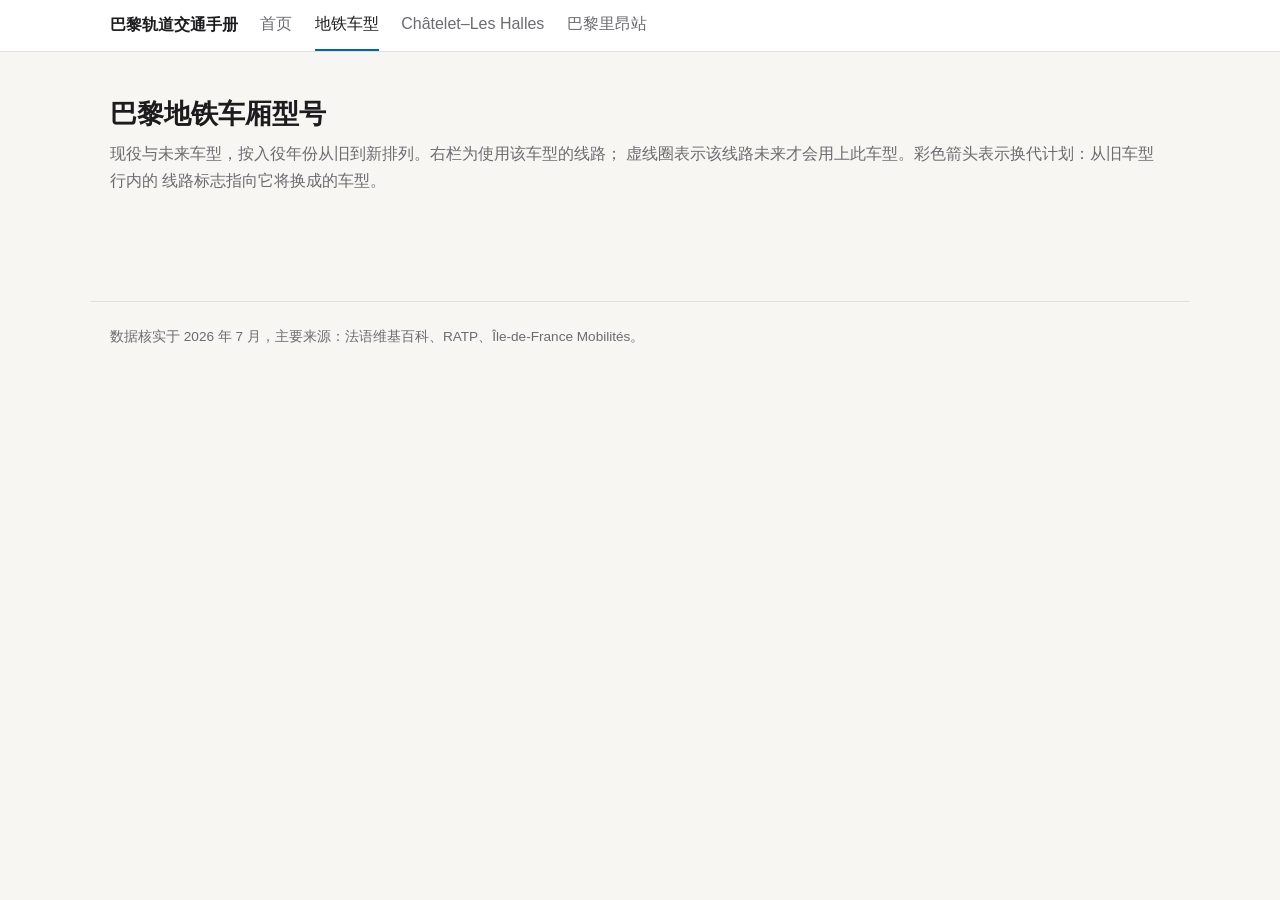
==== rolling-stock.html @ 50a8e54b "站点骨架：共享样式、导航注入与车型页渲染器" ====
<!DOCTYPE html>
<html lang="zh-CN">
<head>
  <meta charset="UTF-8" />
  <meta name="viewport" content="width=device-width, initial-scale=1.0" />
  <title>巴黎地铁车厢型号 · 巴黎轨道交通手册</title>
  <link rel="stylesheet" href="assets/css/main.css" />
  <script src="assets/js/site.js" data-root="./"></script>
  <script src="assets/js/data/rolling-stock.js"></script>
  <script src="assets/js/rolling-stock.js"></script>
</head>
<body>
  <main>
    <h1>巴黎地铁车厢型号</h1>
    <p class="lead">
      现役与未来车型，按入役年份从旧到新排列。右栏为使用该车型的线路；
      虚线圈表示该线路未来才会用上此车型。彩色箭头表示换代计划：从旧车型行内的
      线路标志指向它将换成的车型。
    </p>

    <div class="stock-grid" id="stock-container"></div>

    <p class="note" id="stock-note"></p>
  </main>

  <footer class="site-footer">
    数据核实于 2026 年 7 月，主要来源：法语维基百科、RATP、Île-de-France Mobilités。
  </footer>

  <script>
    document.addEventListener("DOMContentLoaded", function () {
      if (window.ROLLING_STOCK && window.ROLLING_STOCK.note) {
        document.getElementById("stock-note").textContent = window.ROLLING_STOCK.note;
      }
    });
  </script>
</body>
</html>
---- assets/css/main.css ----
/* ===== 设计变量 ===== */
:root {
  --bg: #f7f6f3;
  --surface: #ffffff;
  --text: #1c1c1e;
  --text-dim: #6b6b70;
  --border: #e2e0da;
  --accent: #0064b0;
  --shadow: 0 1px 3px rgba(0, 0, 0, 0.07), 0 4px 16px rgba(0, 0, 0, 0.05);
  --radius: 12px;

  /* IDFM 线路色（2019 版官方色板） */
  --m1: #ffce00; --m2: #0064b0; --m3: #9f9825; --m3bis: #98d4e2;
  --m4: #c04191; --m5: #f28e42; --m6: #83c491; --m7: #f3a4ba;
  --m7bis: #83c491; --m8: #ceadd2; --m9: #d5c900; --m10: #e3b32a;
  --m11: #8d5e2a; --m12: #00814f; --m13: #98d4e2; --m14: #662483;
  --rer-a: #e2231a; --rer-b: #7ba3dc; --rer-c: #f99d1d;
  --rer-d: #00814f; --rer-e: #b94e9a;
}

@media (prefers-color-scheme: dark) {
  :root {
    --bg: #17171a;
    --surface: #232327;
    --text: #ececee;
    --text-dim: #9a9aa1;
    --border: #37373d;
    --accent: #6ab2e8;
    --shadow: 0 1px 3px rgba(0, 0, 0, 0.4), 0 4px 16px rgba(0, 0, 0, 0.3);
  }
}

* { box-sizing: border-box; }

body {
  margin: 0;
  background: var(--bg);
  color: var(--text);
  font-family: "PingFang SC", "Hiragino Sans GB", "Microsoft YaHei",
    -apple-system, "Segoe UI", sans-serif;
  line-height: 1.65;
}

main {
  max-width: 1100px;
  margin: 0 auto;
  padding: 1.5rem 1.25rem 4rem;
}

h1 { font-size: 1.7rem; margin: 1rem 0 0.3rem; }
h2 { font-size: 1.25rem; margin-top: 2.2rem; }
h3 { font-size: 1.05rem; }
a { color: var(--accent); }
p.lead { color: var(--text-dim); margin-top: 0; }

/* ===== 顶部导航（由 site.js 注入） ===== */
.site-nav {
  background: var(--surface);
  border-bottom: 1px solid var(--border);
  position: sticky;
  top: 0;
  z-index: 20;
}
.site-nav .inner {
  max-width: 1100px;
  margin: 0 auto;
  padding: 0 1.25rem;
  display: flex;
  align-items: center;
  gap: 1.4rem;
  overflow-x: auto;
}
.site-nav .brand {
  font-weight: 700;
  padding: 0.7rem 0;
  white-space: nowrap;
  color: var(--text);
  text-decoration: none;
}
.site-nav a.nav-link {
  color: var(--text-dim);
  text-decoration: none;
  padding: 0.7rem 0;
  white-space: nowrap;
  border-bottom: 2px solid transparent;
}
.site-nav a.nav-link:hover { color: var(--text); }
.site-nav a.nav-link.active {
  color: var(--text);
  border-bottom-color: var(--accent);
}

/* ===== 线路标志 ===== */
.line {
  display: inline-flex;
  align-items: center;
  justify-content: center;
  width: 1.7em;
  height: 1.7em;
  border-radius: 50%;
  font-weight: 700;
  font-size: 0.92em;
  color: #fff;
  flex: none;
  font-family: -apple-system, "Segoe UI", Arial, sans-serif;
}
.line.dark-text { color: #1c1c1e; }
.line.rer { border-radius: 0.28em; }

/* 未来才会使用该车型的线路：虚线圈 */
.line.future-line {
  opacity: 0.88;
  outline: 2px dashed var(--text-dim);
  outline-offset: 2px;
}

/* ===== 卡片（首页导航等） ===== */
.card-grid {
  display: grid;
  grid-template-columns: repeat(auto-fit, minmax(260px, 1fr));
  gap: 1rem;
  margin-top: 1.5rem;
}
.card {
  display: block;
  background: var(--surface);
  border: 1px solid var(--border);
  border-radius: var(--radius);
  box-shadow: var(--shadow);
  padding: 1.1rem 1.25rem;
  text-decoration: none;
  color: var(--text);
  transition: transform 0.12s ease;
}
.card:hover { transform: translateY(-2px); }
.card h3 { margin: 0 0 0.35rem; }
.card p { margin: 0; color: var(--text-dim); font-size: 0.92rem; }
.card .card-lines { margin-top: 0.7rem; display: flex; gap: 0.35rem; flex-wrap: wrap; }

/* ===== 通用面板 ===== */
.panel {
  background: var(--surface);
  border: 1px solid var(--border);
  border-radius: var(--radius);
  box-shadow: var(--shadow);
  padding: 1.1rem 1.25rem;
}

.note {
  font-size: 0.88rem;
  color: var(--text-dim);
  border-left: 3px solid var(--border);
  padding-left: 0.8rem;
  margin: 1.2rem 0;
}

footer.site-footer {
  max-width: 1100px;
  margin: 0 auto;
  padding: 1.5rem 1.25rem 2.5rem;
  color: var(--text-dim);
  font-size: 0.85rem;
  border-top: 1px solid var(--border);
}

/* 横向可滚动容器：宽内容不得撑破页面 */
.scroll-x { overflow-x: auto; }

/* ===== 车型页 ===== */
.stock-grid {
  display: grid;
  grid-template-columns: 1fr;
  gap: 1.5rem;
  margin-top: 1.5rem;
}
@media (min-width: 900px) {
  .stock-grid { grid-template-columns: 1fr 1fr; align-items: start; }
}

.stock-panel { padding-bottom: 1.4rem; }
.stock-title { margin: 0.2rem 0 0.2rem; }
.stock-subtitle { margin: 0 0 1rem; color: var(--text-dim); font-size: 0.9rem; }

.stock-table-wrap {
  position: relative;
  /* 右侧留出箭头走线槽 */
  padding-right: 64px;
  overflow-x: auto;
}
.stock-table {
  border-collapse: collapse;
  width: 100%;
}
.stock-table th {
  text-align: left;
  font-size: 0.82rem;
  color: var(--text-dim);
  font-weight: 600;
  padding: 0.4rem 0.6rem;
  border-bottom: 2px solid var(--border);
}
.stock-table td {
  padding: 0.65rem 0.6rem;
  border-bottom: 1px solid var(--border);
  vertical-align: middle;
}
.stock-table tbody tr:last-child td { border-bottom: none; }

.cell-model { min-width: 10.5em; }
.model-name-row { display: flex; align-items: center; gap: 0.5rem; flex-wrap: wrap; }
.model-name { font-weight: 700; font-size: 1.02rem; white-space: nowrap; }
.model-year { color: var(--text-dim); font-size: 0.8rem; }
.model-note { color: var(--text-dim); font-size: 0.8rem; margin-top: 0.15rem; }

.status {
  font-size: 0.68rem;
  font-weight: 600;
  padding: 0.1em 0.55em;
  border-radius: 99px;
  white-space: nowrap;
}
.st-active { background: rgba(0, 129, 79, 0.15); color: #00814f; }
.st-out { background: rgba(200, 70, 40, 0.15); color: #c84628; }
.st-new { background: rgba(0, 100, 176, 0.15); color: var(--accent); }
.st-future { background: rgba(102, 36, 131, 0.14); color: #9457b8; }
@media (prefers-color-scheme: dark) {
  .st-active { color: #6fcfa5; }
  .st-out { color: #f0906f; }
  .st-future { color: #c39ad9; }
}

.line-wrap { display: flex; gap: 0.45rem; flex-wrap: wrap; align-items: center; }
.line-item { display: inline-flex; }

.arrow-layer {
  position: absolute;
  inset: 0;
  pointer-events: none;
  overflow: visible;
}
.arrow-path {
  fill: none;
  stroke-width: 2.2;
  opacity: 0.85;
}
.arrow-label {
  font-size: 10px;
  fill: var(--text-dim);
  writing-mode: vertical-rl;
}

/* ===== 车站结构页 ===== */
.zone-grid {
  display: grid;
  grid-template-columns: repeat(auto-fit, minmax(270px, 1fr));
  gap: 1rem;
  margin-top: 1rem;
}
.zone {
  border-top: 4px solid var(--accent);
}
.zone h3 { margin: 0.2rem 0 0.2rem; }
.zone .zone-sub { color: var(--text-dim); font-size: 0.85rem; margin: 0 0 0.8rem; }
.zone ul { padding-left: 1.2rem; margin: 0.4rem 0; }
.zone li { margin: 0.25rem 0; }
.zone .line-wrap { margin: 0.5rem 0 0.8rem; }

.exit-list { columns: 2; column-gap: 2rem; padding-left: 1.2rem; }
.exit-list li { break-inside: avoid; margin: 0.25rem 0; font-size: 0.92rem; }
@media (max-width: 640px) { .exit-list { columns: 1; } }

.connections li { margin: 0.45rem 0; }

/* 楼层剖面示意 */
.levels { margin-top: 1rem; }
.level-row {
  display: flex;
  align-items: stretch;
  gap: 0.8rem;
  border-bottom: 1px dashed var(--border);
  padding: 0.55rem 0;
}
.level-row:last-child { border-bottom: none; }
.level-tag {
  flex: none;
  width: 4.2rem;
  display: flex;
  align-items: center;
  justify-content: center;
  font-weight: 700;
  font-size: 0.85rem;
  color: var(--text-dim);
  background: var(--bg);
  border-radius: 8px;
}
.level-body { flex: 1; }
.level-body .line-wrap { display: inline-flex; margin-left: 0.4rem; vertical-align: middle; }
.level-name { font-weight: 600; }
.level-desc { color: var(--text-dim); font-size: 0.88rem; }
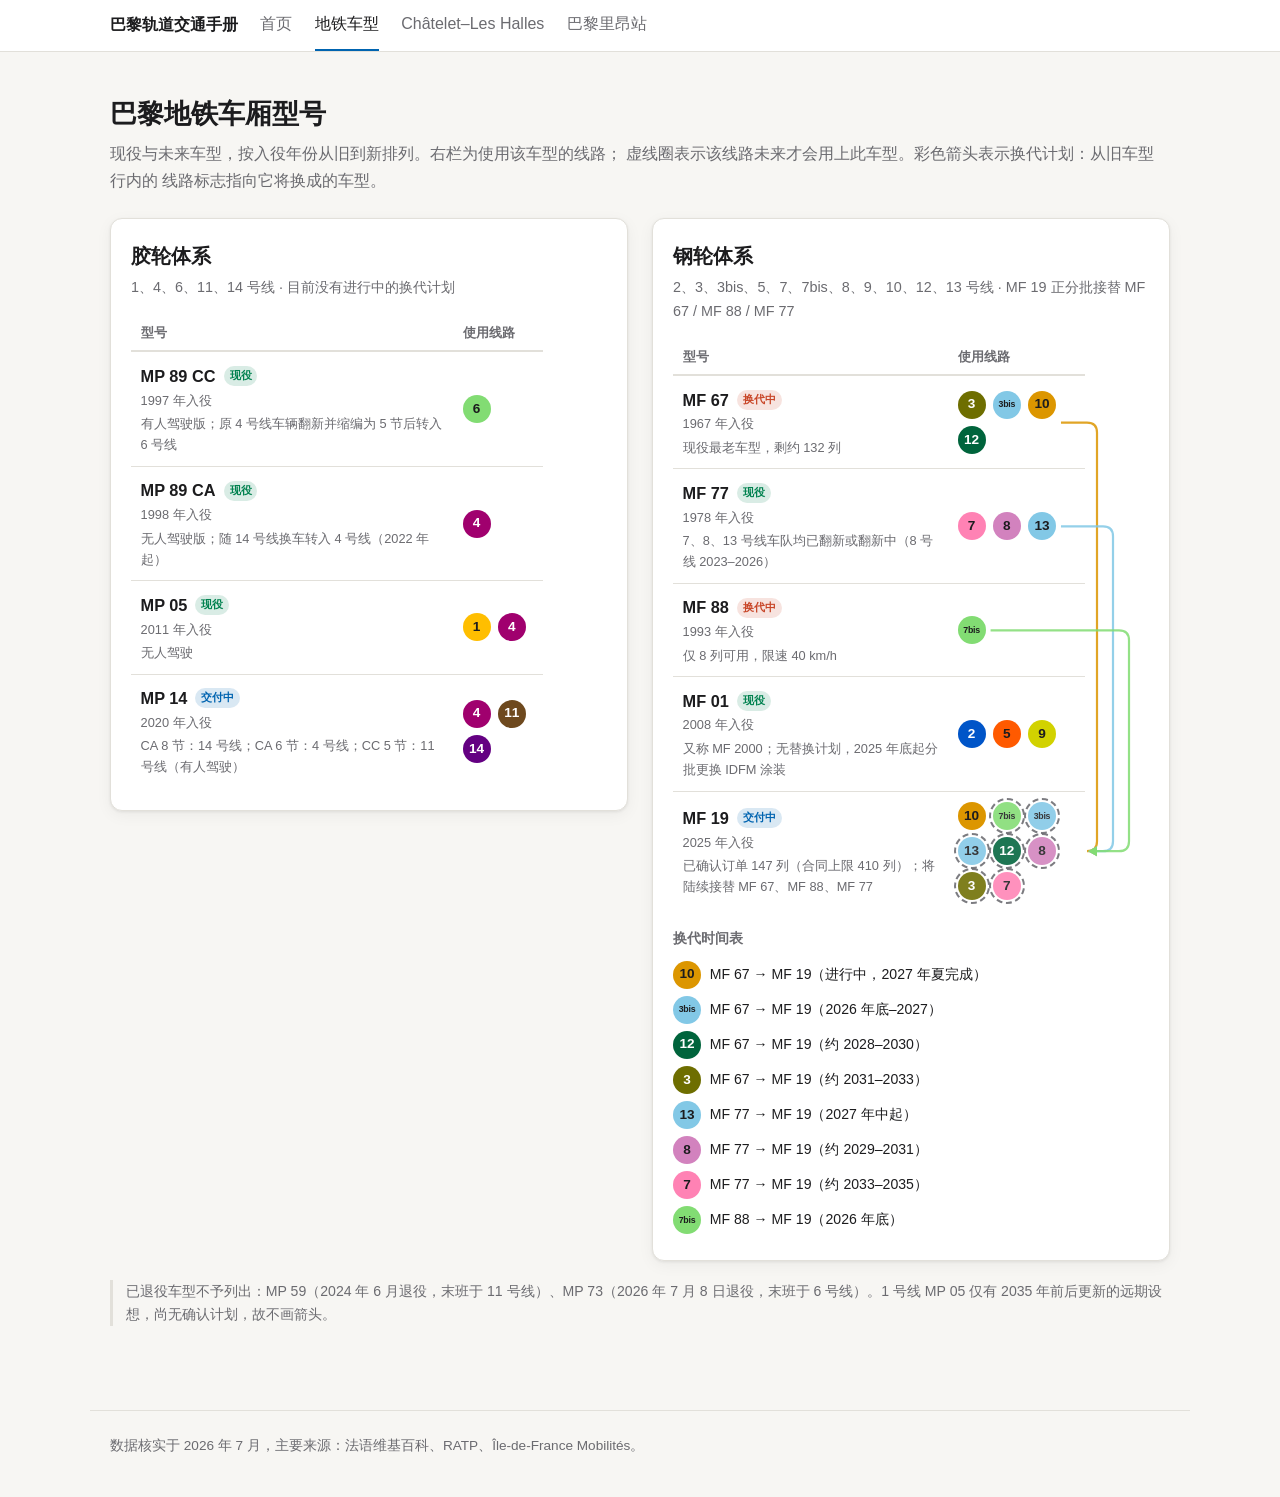
==== commit 111b01df: "资源加版本号并用 _headers 缩短缓存，避免新页面配旧 CSS" ====
--- a/rolling-stock.html
+++ b/rolling-stock.html
@@ -4,10 +4,10 @@
   <meta charset="UTF-8" />
   <meta name="viewport" content="width=device-width, initial-scale=1.0" />
   <title>巴黎地铁车厢型号 · 巴黎轨道交通手册</title>
-  <link rel="stylesheet" href="assets/css/main.css" />
-  <script src="assets/js/site.js" data-root="./"></script>
-  <script src="assets/js/data/rolling-stock.js"></script>
-  <script src="assets/js/rolling-stock.js"></script>
+  <link rel="stylesheet" href="assets/css/main.css?v=2" />
+  <script src="assets/js/site.js?v=2" data-root="./"></script>
+  <script src="assets/js/data/rolling-stock.js?v=2"></script>
+  <script src="assets/js/rolling-stock.js?v=2"></script>
 </head>
 <body>
   <main>
--- a/assets/css/main.css
+++ b/assets/css/main.css
@@ -9,13 +9,16 @@
   --shadow: 0 1px 3px rgba(0, 0, 0, 0.07), 0 4px 16px rgba(0, 0, 0, 0.05);
   --radius: 12px;
 
-  /* IDFM 线路色（2019 版官方色板） */
-  --m1: #ffce00; --m2: #0064b0; --m3: #9f9825; --m3bis: #98d4e2;
-  --m4: #c04191; --m5: #f28e42; --m6: #83c491; --m7: #f3a4ba;
-  --m7bis: #83c491; --m8: #ceadd2; --m9: #d5c900; --m10: #e3b32a;
-  --m11: #8d5e2a; --m12: #00814f; --m13: #98d4e2; --m14: #662483;
-  --rer-a: #e2231a; --rer-b: #7ba3dc; --rer-c: #f99d1d;
-  --rer-d: #00814f; --rer-e: #b94e9a;
+  /* IDFM 线路色（2019 版官方色板，源自 IDFM 开放数据 referentiel-des-lignes） */
+  --m1: #ffbe00; --m2: #0055c8; --m3: #6e6e00; --m3bis: #82c8e6;
+  --m4: #a0006e; --m5: #ff5a00; --m6: #82dc73; --m7: #ff82b4;
+  --m7bis: #82dc73; --m8: #d282be; --m9: #d2d200; --m10: #dc9600;
+  --m11: #6e491e; --m12: #00643c; --m13: #82c8e6; --m14: #640082;
+  --rer-a: #eb2132; --rer-b: #5091cb; --rer-c: #ffcc30;
+  --rer-d: #008b5b; --rer-e: #b94e9a;
+
+  /* Châtelet–Les Halles 三扇区官方导向色（取自站内导向牌照片：橄榄金 / 灰褐 / 蓝灰） */
+  --sect-forum: #a2993f; --sect-rivoli: #8a7969; --sect-seine: #7ea9be;
 }
 
 @media (prefers-color-scheme: dark) {
@@ -95,15 +98,17 @@
   display: inline-flex;
   align-items: center;
   justify-content: center;
-  width: 1.7em;
-  height: 1.7em;
+  width: 1.75rem;
+  height: 1.75rem;
   border-radius: 50%;
   font-weight: 700;
-  font-size: 0.92em;
+  font-size: 0.85rem;
   color: #fff;
   flex: none;
   font-family: -apple-system, "Segoe UI", Arial, sans-serif;
 }
+/* 3bis / 7bis 等长名称缩小字号以适应圆形 */
+.line.long { font-size: 0.55rem; letter-spacing: -0.03em; }
 .line.dark-text { color: #1c1c1e; }
 .line.rer { border-radius: 0.28em; }
 
@@ -243,10 +248,20 @@
   stroke-width: 2.2;
   opacity: 0.85;
 }
-.arrow-label {
-  font-size: 10px;
-  fill: var(--text-dim);
-  writing-mode: vertical-rl;
+.transition-sched { margin-top: 1.1rem; }
+.transition-sched h3 {
+  margin: 0 0 0.4rem;
+  font-size: 0.85rem;
+  color: var(--text-dim);
+  text-transform: none;
+}
+.transition-sched ul { list-style: none; padding: 0; margin: 0; }
+.transition-sched li {
+  display: flex;
+  align-items: center;
+  gap: 0.55rem;
+  font-size: 0.88rem;
+  padding: 0.22rem 0;
 }
 
 /* ===== 车站结构页 ===== */
@@ -260,6 +275,12 @@
   border-top: 4px solid var(--accent);
 }
 .zone h3 { margin: 0.2rem 0 0.2rem; }
+.sect-logo {
+  width: 1.5em;
+  height: 1.5em;
+  vertical-align: -0.32em;
+  margin-right: 0.4em;
+}
 .zone .zone-sub { color: var(--text-dim); font-size: 0.85rem; margin: 0 0 0.8rem; }
 .zone ul { padding-left: 1.2rem; margin: 0.4rem 0; }
 .zone li { margin: 0.25rem 0; }
